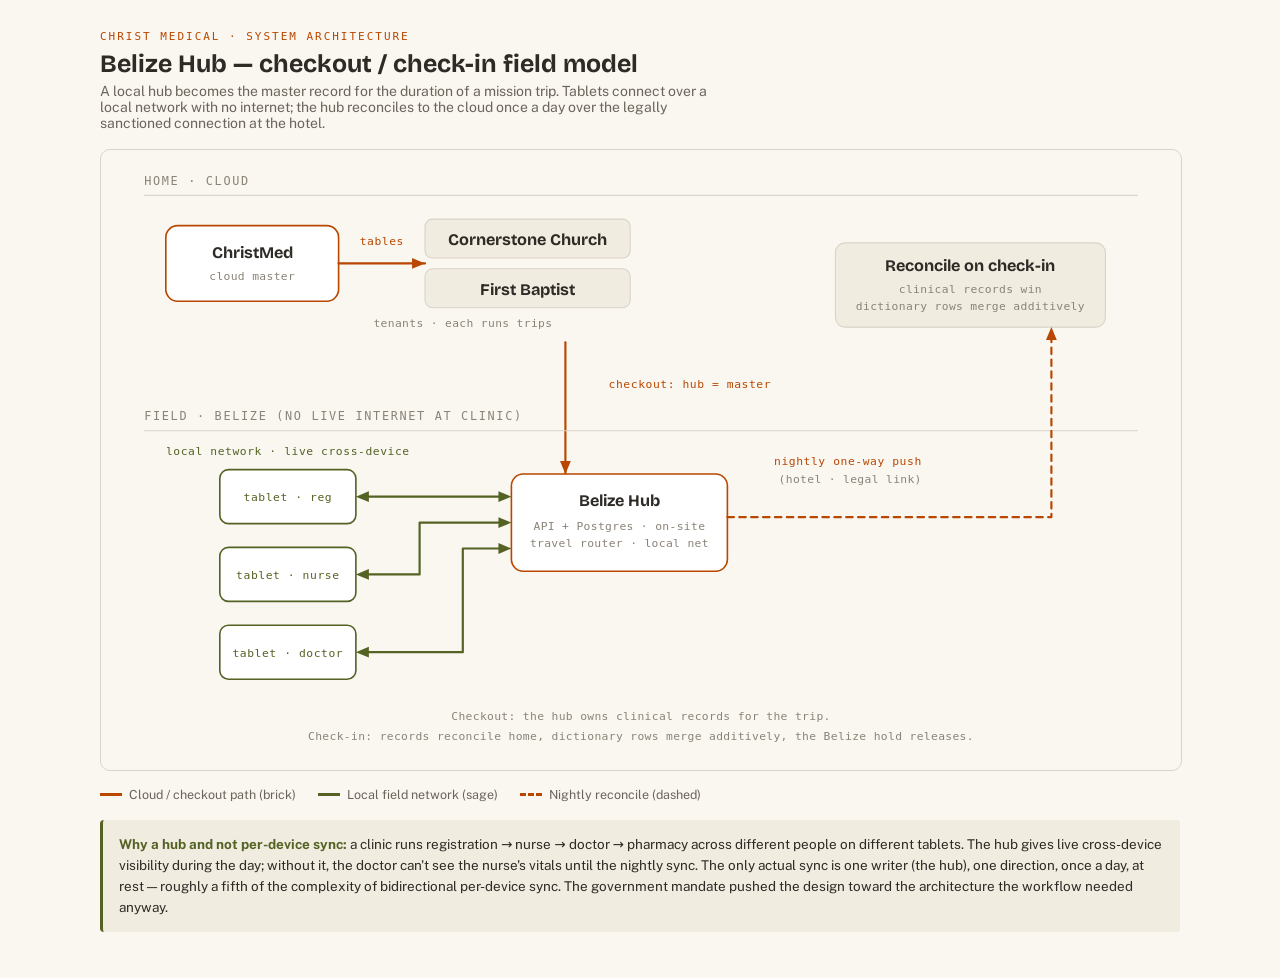
==== belize-arch/architecture.html @ f09108a6 "belize-arch: snapshot Field Clinical hub diagrams before data-model slides Preserve the working arch" ====
<!DOCTYPE html>
<html lang="en">
<head>
<meta charset="utf-8">
<meta name="viewport" content="width=device-width, initial-scale=1">
<title>Belize Hub — Full Architecture — Christ Medical</title>
<link rel="preconnect" href="https://fonts.googleapis.com">
<link rel="preconnect" href="https://fonts.gstatic.com" crossorigin>
<link href="https://fonts.googleapis.com/css2?family=Bricolage+Grotesque:opsz,wght@12..96,400;12..96,700&family=Public+Sans:wght@400;600;700&display=swap" rel="stylesheet">
<style>
  :root{
    --paper:#FAF7F0; --paper2:#F1ECE0; --brick:#B94700; --ink:#2E2A26;
    --sage:#546223; --hair:#D9D3CA; --ghost:#C9C2B6;
    --head:'Bricolage Grotesque','Public Sans',system-ui,sans-serif;
    --body:'Public Sans',system-ui,sans-serif;
    --mono:'DejaVu Sans Mono',ui-monospace,monospace;
  }
  body{margin:0;background:var(--paper);color:var(--ink);font-family:var(--body);}
  .wrap{max-width:1080px;margin:0 auto;padding:30px 26px 46px;}
  .eyebrow{font-family:var(--mono);font-size:11px;letter-spacing:.18em;text-transform:uppercase;color:var(--brick);margin:0 0 6px;}
  h1{font-family:var(--head);font-weight:700;font-size:25px;margin:0 0 4px;}
  .lede{margin:0 0 18px;color:#6b645c;font-size:14px;max-width:70ch;}
  svg{width:100%;height:auto;display:block;background:var(--paper);border:1px solid var(--hair);border-radius:10px;}
  .legend{display:flex;gap:22px;flex-wrap:wrap;margin-top:16px;font-size:12.5px;color:#6b645c;}
  .legend span{display:inline-flex;align-items:center;gap:7px;}
  .sw{width:22px;height:0;border-top-width:3px;border-top-style:solid;display:inline-block;}
  .note{margin-top:18px;padding:14px 16px;background:var(--paper2);border-left:3px solid var(--sage);border-radius:4px;font-size:13.5px;line-height:1.55;}
  .note b{color:var(--sage);}
</style>
</head>
<body>
<div class="wrap">
  <p class="eyebrow">Christ Medical · System Architecture</p>
  <h1>Belize Hub — checkout / check-in field model</h1>
  <p class="lede">A local hub becomes the master record for the duration of a mission trip. Tablets connect over a local network with no internet; the hub reconciles to the cloud once a day over the legally sanctioned connection at the hotel.</p>

  <svg viewBox="0 0 1000 574" role="img" aria-label="Belize hub architecture diagram">
    <defs>
      <!-- Solid heads, tip exactly on the path endpoint, sized in user units so the
           stem is fully covered and never shows through the pointer. -->
      <marker id="ah" viewBox="0 0 12 12" refX="12" refY="6"
              markerWidth="12" markerHeight="12" markerUnits="userSpaceOnUse"
              orient="auto-start-reverse">
        <path d="M0 1 L12 6 L0 11 Z" fill="#B94700"/>
      </marker>
      <marker id="ahs" viewBox="0 0 12 12" refX="12" refY="6"
              markerWidth="12" markerHeight="12" markerUnits="userSpaceOnUse"
              orient="auto-start-reverse">
        <path d="M0 1 L12 6 L0 11 Z" fill="#546223"/>
      </marker>
      <style>
        .box{fill:#fff;stroke:#B94700;stroke-width:1.5;}
        .box-sage{fill:#fff;stroke:#546223;stroke-width:1.5;}
        .panel{fill:#F1ECE0;stroke:#D9D3CA;stroke-width:1;}
        .t{font-family:var(--head, 'Bricolage Grotesque');font-weight:700;font-size:15px;fill:#2E2A26;}
        .ts{font-family:'DejaVu Sans Mono',monospace;font-size:10.5px;fill:#8a8378;letter-spacing:.03em;}
        .tl{font-family:'DejaVu Sans Mono',monospace;font-size:10.5px;fill:#B94700;letter-spacing:.05em;}
        .tls{font-family:'DejaVu Sans Mono',monospace;font-size:10.5px;fill:#546223;letter-spacing:.05em;}
        .zone{font-family:'DejaVu Sans Mono',monospace;font-size:11px;fill:#8a8378;letter-spacing:.14em;text-transform:uppercase;}
        .conn{stroke:#B94700;stroke-width:2;fill:none;stroke-linejoin:round;stroke-linecap:round;}
        .conn-sage{stroke:#546223;stroke-width:2;fill:none;stroke-linejoin:round;stroke-linecap:round;}
        .conn-dash{stroke:#B94700;stroke-width:2;fill:none;stroke-dasharray:6 5;stroke-linejoin:round;stroke-linecap:round;}
        .ah{fill:#B94700;}
        .ahs{fill:#546223;}
      </style>
    </defs>

    <!-- ================= ZONE: Home / cloud ================= -->
    <text x="40" y="32" class="zone">Home · Cloud</text>
    <line x1="40" y1="42" x2="960" y2="42" stroke="#D9D3CA" stroke-width="1"/>

    <rect class="box" x="60" y="70" width="160" height="70" rx="11"/>
    <text class="t" x="140" y="100" text-anchor="middle">ChristMed</text>
    <text class="ts" x="140" y="120" text-anchor="middle">cloud master</text>

    <!-- churches -->
    <rect class="panel" x="300" y="64" width="190" height="36" rx="7"/>
    <text class="t" x="395" y="88" text-anchor="middle" font-size="13">Cornerstone Church</text>
    <rect class="panel" x="300" y="110" width="190" height="36" rx="7"/>
    <text class="t" x="395" y="134" text-anchor="middle" font-size="13">First Baptist</text>
    <text class="ts" x="418" y="164" text-anchor="end">tenants · each runs trips</text>

    <!-- christmed -> churches -->
    <path class="conn" d="M220 105 H300" marker-end="url(#ah)"/>
    <text class="tl" x="260" y="88" text-anchor="middle">tables</text>

    <!-- checkout: straight drop across the zone boundary into the hub -->
    <path class="conn" d="M430 178 V300" marker-end="url(#ah)"/>
    <text class="tl" x="470" y="220">checkout: hub = master</text>

    <!-- reconcile / release target -->
    <rect class="panel" x="680" y="86" width="250" height="78" rx="9"/>
    <text class="t" x="805" y="112" text-anchor="middle" font-size="13">Reconcile on check-in</text>
    <text class="ts" x="805" y="132" text-anchor="middle">clinical records win</text>
    <text class="ts" x="805" y="148" text-anchor="middle">dictionary rows merge additively</text>

    <!-- ================= ZONE: Field / Belize ================= -->
    <text x="40" y="250" class="zone">Field · Belize (no live internet at clinic)</text>
    <line x1="40" y1="260" x2="960" y2="260" stroke="#D9D3CA" stroke-width="1"/>

    <!-- hub -->
    <rect class="box" x="380" y="300" width="200" height="90" rx="11"/>
    <text class="t" x="480" y="330" text-anchor="middle">Belize Hub</text>
    <text class="ts" x="480" y="352" text-anchor="middle">API + Postgres · on-site</text>
    <text class="ts" x="480" y="368" text-anchor="middle">travel router · local net</text>

    <!-- tablets -->
    <text class="tls" x="173" y="282" text-anchor="middle">local network · live cross-device</text>
    <g>
      <rect class="box-sage" x="110" y="296" width="126" height="50" rx="8"/>
      <text class="tls" x="173" y="325" text-anchor="middle">tablet · reg</text>
      <rect class="box-sage" x="110" y="368" width="126" height="50" rx="8"/>
      <text class="tls" x="173" y="397" text-anchor="middle">tablet · nurse</text>
      <rect class="box-sage" x="110" y="440" width="126" height="50" rx="8"/>
      <text class="tls" x="173" y="469" text-anchor="middle">tablet · doctor</text>
    </g>
    <!-- tablets <-> hub: each head on its own stub; elbows on separate risers
         (no shared bus) so corners don't double-stroke into a +. -->
    <path class="conn-sage" d="M248 321 H368"/>
    <path class="ahs" d="M236 321 L248 316 L248 326 Z"/>
    <path class="ahs" d="M380 321 L368 316 L368 326 Z"/>

    <path class="conn-sage" d="M248 393 H295 V345 H368"/>
    <path class="ahs" d="M236 393 L248 388 L248 398 Z"/>
    <path class="ahs" d="M380 345 L368 340 L368 350 Z"/>

    <path class="conn-sage" d="M248 465 H335 V369 H368"/>
    <path class="ahs" d="M236 465 L248 460 L248 470 Z"/>
    <path class="ahs" d="M380 369 L368 364 L368 374 Z"/>

    <!-- nightly push: long horizontal past the label, vertical stem into the tip -->
    <path class="conn-dash" d="M580 340 H880 V176"/>
    <path class="ah" d="M880 164 L875 176 L885 176 Z"/>
    <text class="tl" x="760" y="292" text-anchor="end">nightly one-way push</text>
    <text class="ts" x="760" y="308" text-anchor="end">(hotel · legal link)</text>

    <!-- caption bottom -->
    <text class="ts" x="500" y="528" text-anchor="middle" font-size="12">Checkout: the hub owns clinical records for the trip.</text>
    <text class="ts" x="500" y="546" text-anchor="middle" font-size="12">Check-in: records reconcile home, dictionary rows merge additively, the Belize hold releases.</text>
  </svg>

  <div class="legend">
    <span><span class="sw" style="border-top-color:#B94700"></span> Cloud / checkout path (brick)</span>
    <span><span class="sw" style="border-top-color:#546223"></span> Local field network (sage)</span>
    <span><span class="sw" style="border-top-color:#B94700;border-top-style:dashed"></span> Nightly reconcile (dashed)</span>
  </div>

  <div class="note">
    <b>Why a hub and not per-device sync:</b> a clinic runs registration → nurse → doctor → pharmacy across different people on different tablets. The hub gives live cross-device visibility during the day; without it, the doctor can't see the nurse's vitals until the nightly sync. The only actual sync is one writer (the hub), one direction, once a day, at rest — roughly a fifth of the complexity of bidirectional per-device sync. The government mandate pushed the design toward the architecture the workflow needed anyway.
  </div>
</div>
</body>
</html>
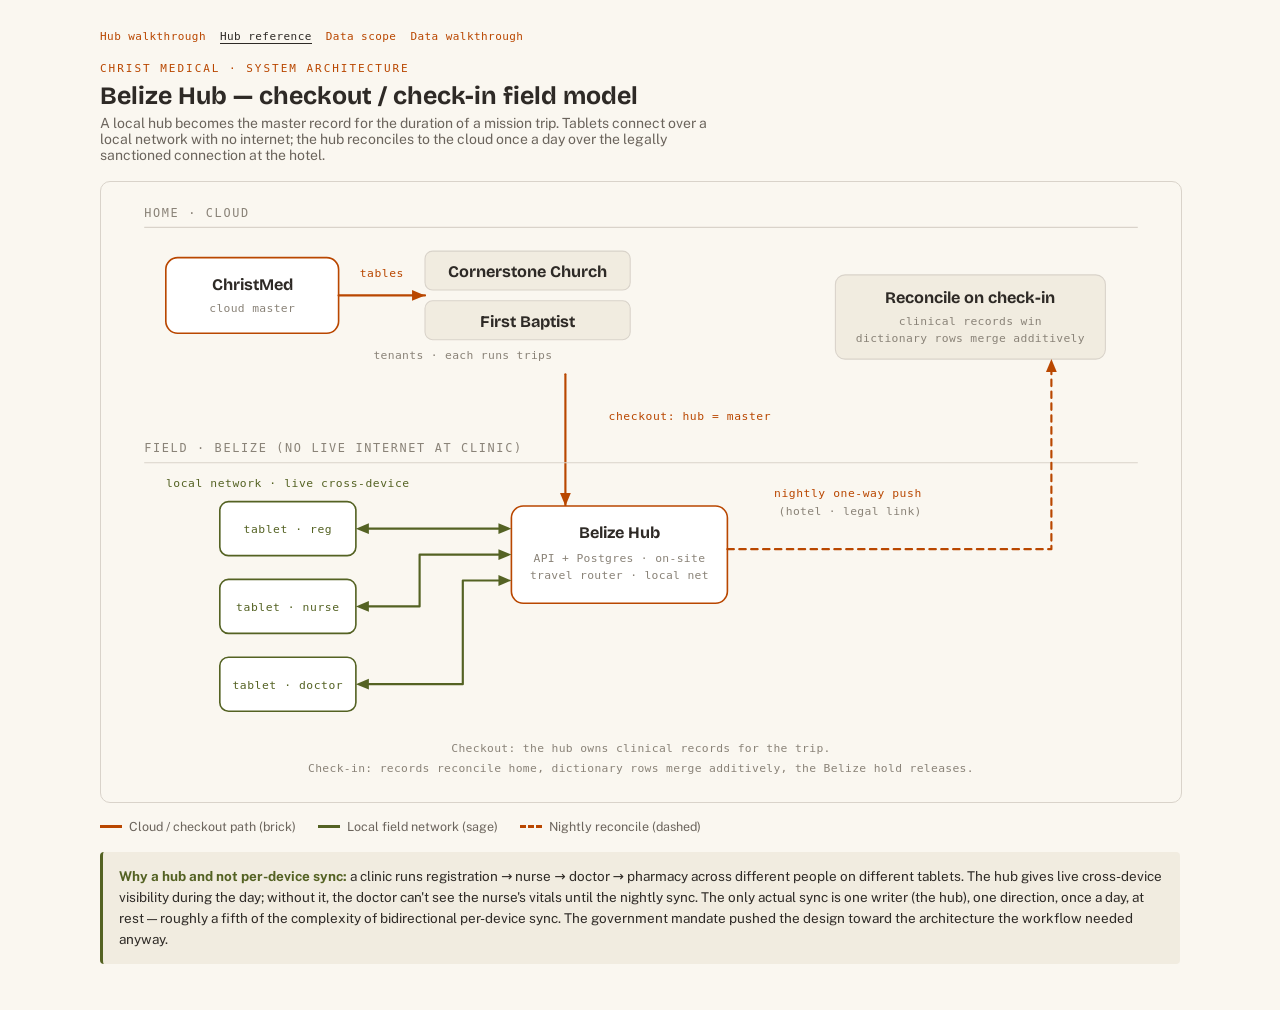
==== commit 8f6e7049: "belize-arch: add data-scope containment and ownership walkthrough Static tenant/clinic/shared diagra" ====
--- a/belize-arch/architecture.html
+++ b/belize-arch/architecture.html
@@ -30,6 +30,12 @@
 </head>
 <body>
 <div class="wrap">
+  <nav class="nav" aria-label="Deck" style="display:flex;gap:14px;flex-wrap:wrap;margin:0 0 18px;font-family:var(--mono);font-size:11px;letter-spacing:.04em;">
+    <a href="index.html" style="color:var(--brick);text-decoration:none;">Hub walkthrough</a>
+    <a href="architecture.html" style="color:var(--ink);text-decoration:none;border-bottom:1px solid var(--ink);">Hub reference</a>
+    <a href="data.html" style="color:var(--brick);text-decoration:none;">Data scope</a>
+    <a href="data-demo.html" style="color:var(--brick);text-decoration:none;">Data walkthrough</a>
+  </nav>
   <p class="eyebrow">Christ Medical · System Architecture</p>
   <h1>Belize Hub — checkout / check-in field model</h1>
   <p class="lede">A local hub becomes the master record for the duration of a mission trip. Tablets connect over a local network with no internet; the hub reconciles to the cloud once a day over the legally sanctioned connection at the hotel.</p>
